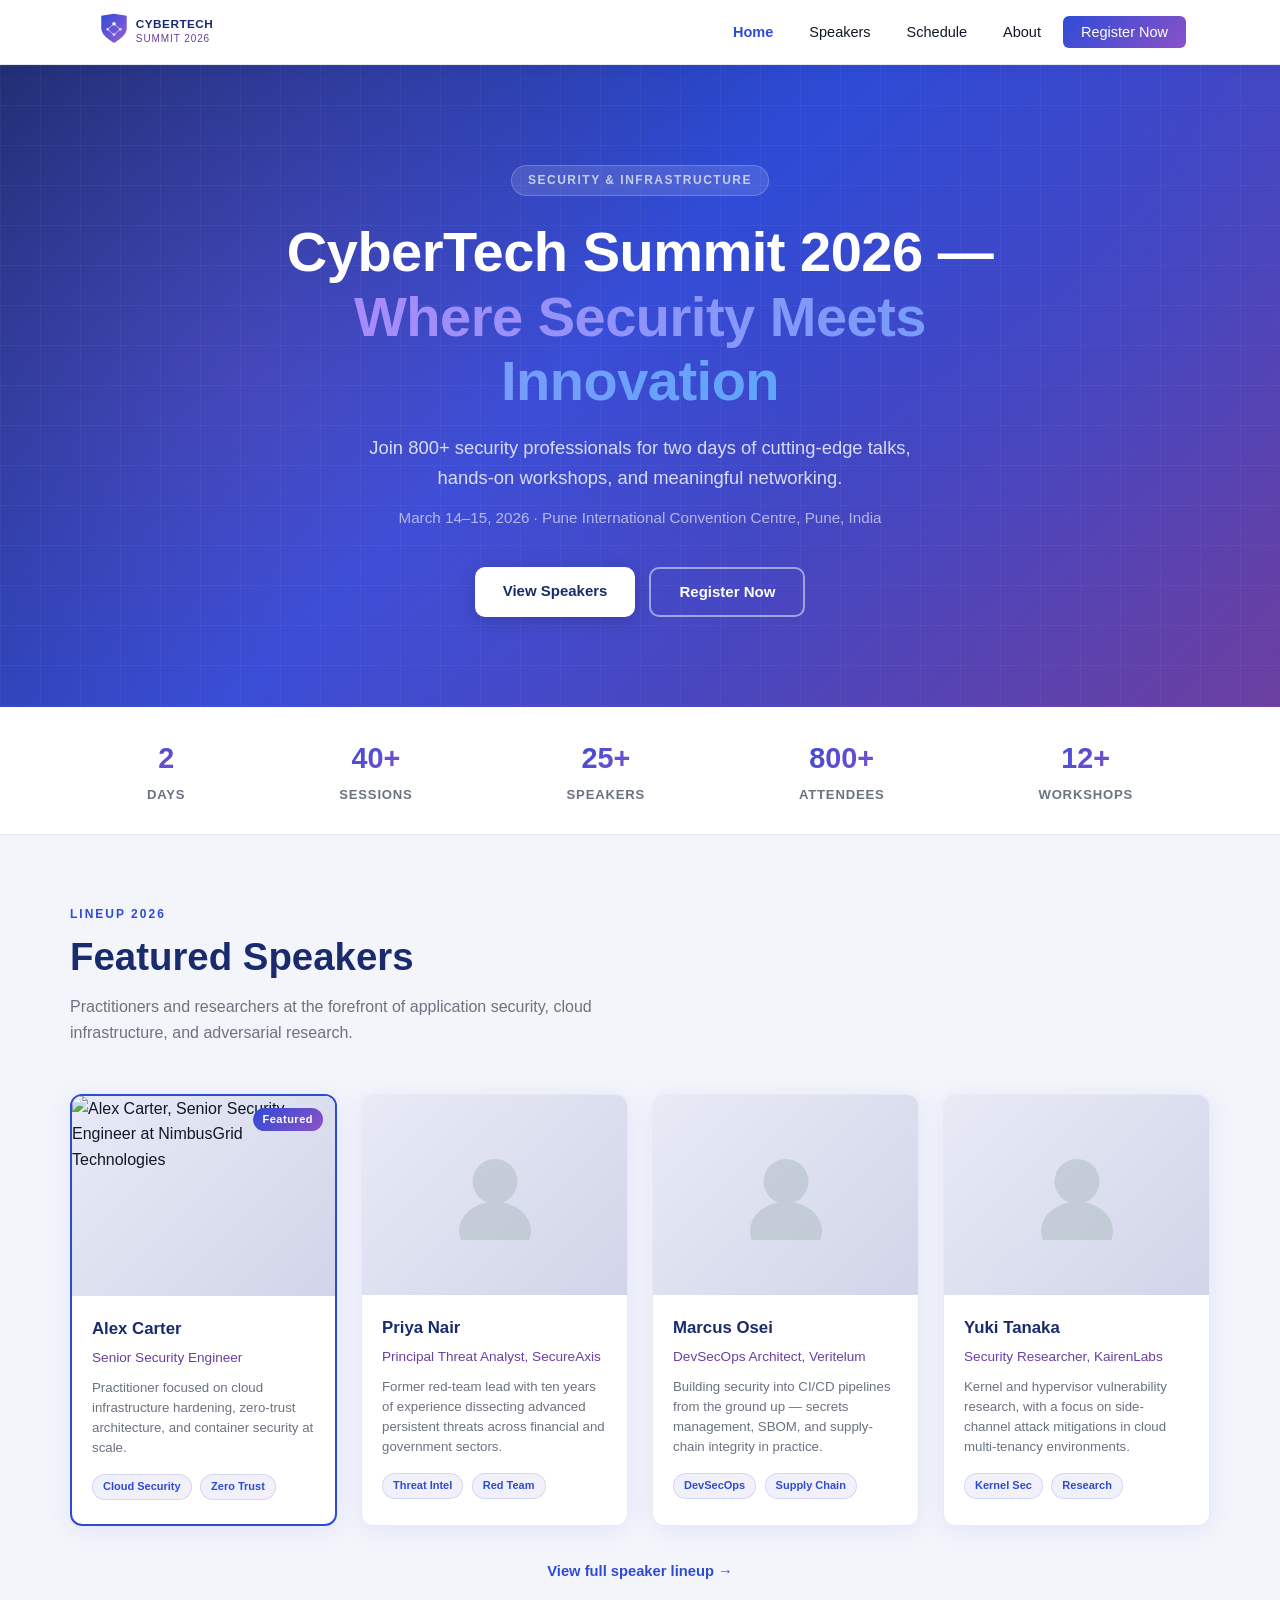
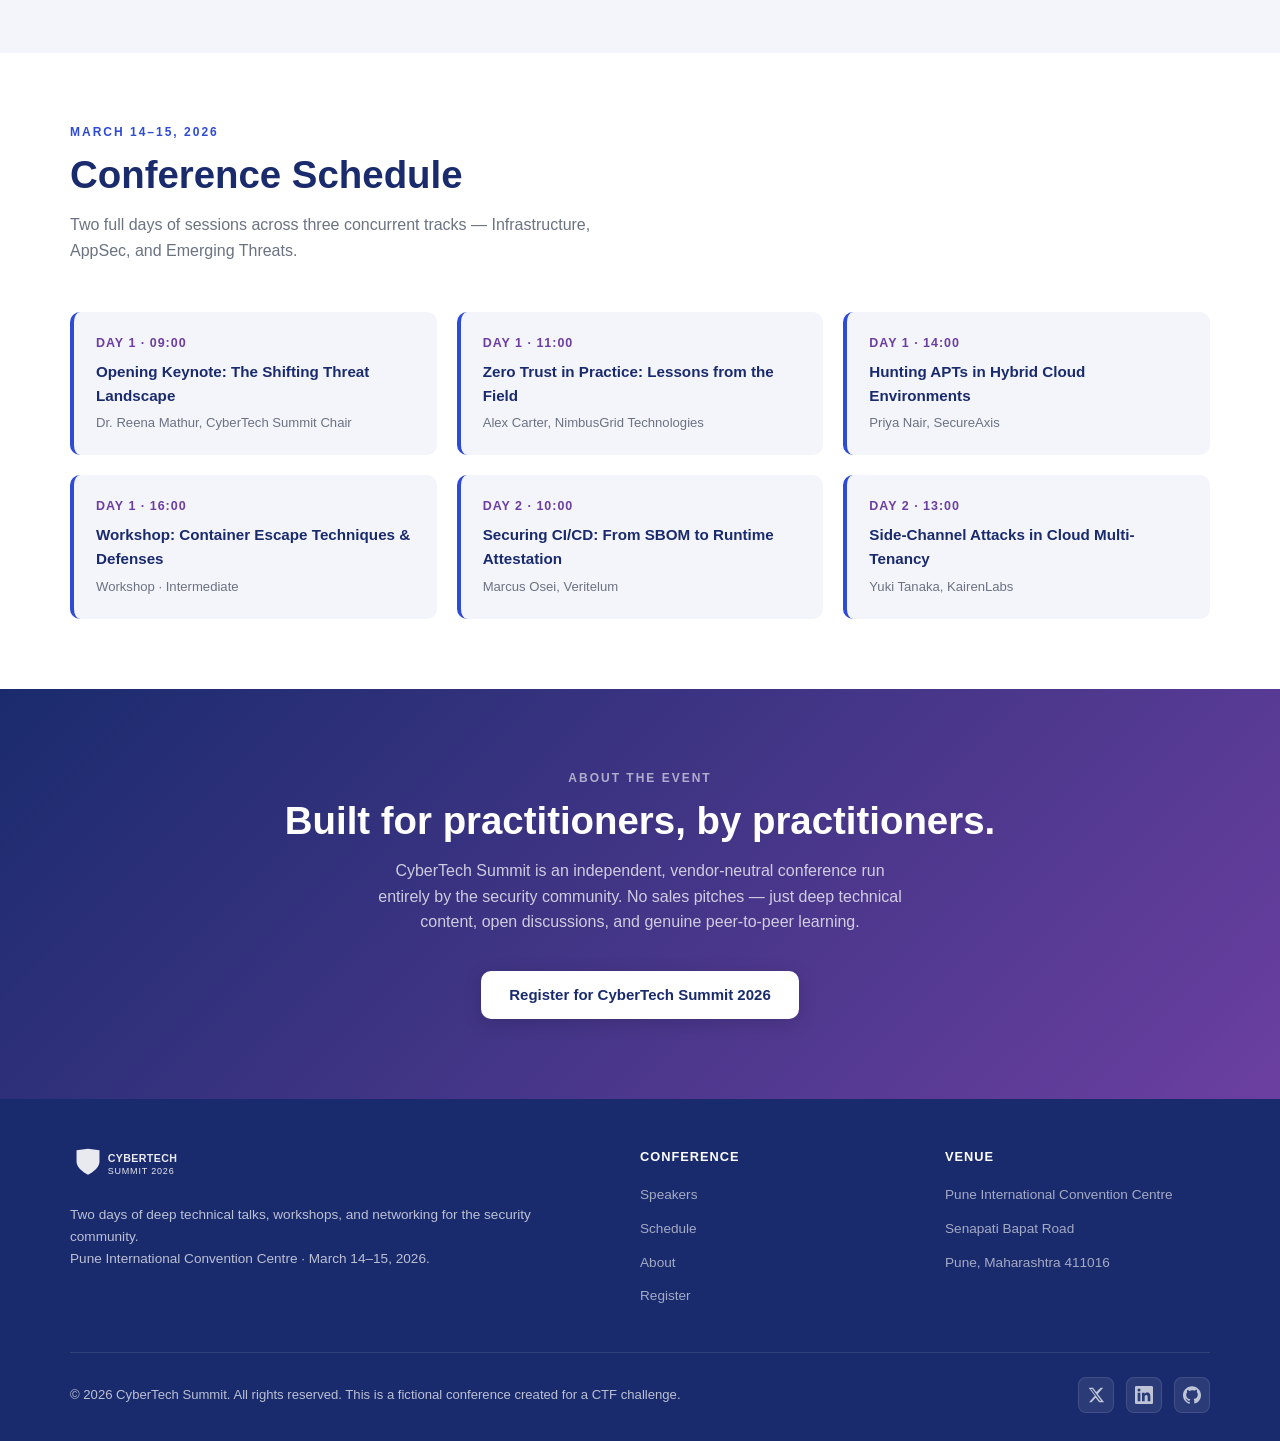
==== index.html @ 5ad21706 "Initial commit" ====
<!DOCTYPE html>
<html lang="en">
<head>
  <meta charset="UTF-8">
  <meta name="viewport" content="width=device-width, initial-scale=1.0">
  <title>CyberTech Summit 2026 — Official Conference Site</title>
  <meta name="description" content="CyberTech Summit 2026: two days of talks, workshops, and networking for security professionals.">

  <!-- Open Graph -->
  <meta property="og:type" content="website">
  <meta property="og:title" content="CyberTech Summit 2026 — Official Conference Site">
  <meta property="og:description" content="CyberTech Summit 2026: two days of talks, workshops, and networking for security professionals.">
  <meta property="og:image" content="assets/img/og-image.svg">
  <meta property="og:url" content="https://YOUR-DEPLOY-URL/">

  <!-- Twitter Card -->
  <meta name="twitter:card" content="summary_large_image">
  <meta name="twitter:title" content="CyberTech Summit 2026 — Official Conference Site">
  <meta name="twitter:description" content="CyberTech Summit 2026: two days of talks, workshops, and networking for security professionals.">
  <meta name="twitter:image" content="assets/img/og-image.svg">

  <!-- Favicon -->
  <link rel="icon" href="favicon.ico" type="image/x-icon">
  <link rel="icon" href="assets/img/favicon.svg" type="image/svg+xml">
  <link rel="apple-touch-icon" href="assets/img/favicon.svg">

  <link rel="stylesheet" href="assets/css/conference.css">
</head>
<body>

  <!-- Site refreshed for 2026 season — speaker bios pending final review -->

  <a href="#main-content" class="skip-link">Skip to main content</a>

  <!-- ============================================================
       HEADER / NAV
       ============================================================ -->
  <header class="site-header" role="banner">
    <div class="nav-inner">
      <a href="index.html" class="nav-logo" aria-label="CyberTech Summit 2026 — Home">
        <img src="assets/img/logo-cybertech-summit.svg" alt="CyberTech Summit 2026 logo" width="220" height="44">
      </a>

      <button
        class="nav-toggle"
        id="nav-toggle"
        aria-controls="nav-links"
        aria-expanded="false"
        aria-label="Open navigation"
      >
        <svg width="22" height="22" viewBox="0 0 22 22" fill="none" aria-hidden="true">
          <rect x="2" y="5" width="18" height="2" rx="1" fill="currentColor"/>
          <rect x="2" y="10" width="18" height="2" rx="1" fill="currentColor"/>
          <rect x="2" y="15" width="18" height="2" rx="1" fill="currentColor"/>
        </svg>
      </button>

      <nav aria-label="Main navigation">
        <ul class="nav-links" id="nav-links" role="list">
          <li><a href="index.html" class="active" aria-current="page">Home</a></li>
          <li><a href="speaker.html">Speakers</a></li>
          <li><a href="index.html#schedule">Schedule</a></li>
          <li><a href="index.html#about">About</a></li>
          <li><a href="index.html#register" class="nav-cta">Register Now</a></li>
        </ul>
      </nav>
    </div>
  </header>

  <!-- ============================================================
       MAIN CONTENT
       ============================================================ -->
  <main id="main-content">

    <!-- ---- HERO ---- -->
    <section class="hero" aria-labelledby="hero-heading">
      <div class="hero-inner">
        <span class="hero-badge" aria-label="Conference category">Security &amp; Infrastructure</span>
        <h1 id="hero-heading">
          CyberTech Summit 2026 —<br>
          <span>Where Security Meets Innovation</span>
        </h1>
        <p class="hero-sub">Join 800+ security professionals for two days of cutting-edge talks,<br>hands-on workshops, and meaningful networking.</p>
        <p class="hero-meta">March 14–15, 2026 · Pune International Convention Centre, Pune, India</p>
        <div class="hero-actions">
          <a href="index.html#speakers" class="btn-primary">View Speakers</a>
          <a href="index.html#register" class="btn-secondary">Register Now</a>
        </div>
      </div>
    </section>

    <!-- ---- STATS BAR ---- -->
    <div class="stats-bar" role="region" aria-label="Conference statistics">
      <div class="stats-inner">
        <div class="stat-item">
          <span class="stat-number">2</span>
          <span class="stat-label">Days</span>
        </div>
        <div class="stat-item">
          <span class="stat-number">40+</span>
          <span class="stat-label">Sessions</span>
        </div>
        <div class="stat-item">
          <span class="stat-number">25+</span>
          <span class="stat-label">Speakers</span>
        </div>
        <div class="stat-item">
          <span class="stat-number">800+</span>
          <span class="stat-label">Attendees</span>
        </div>
        <div class="stat-item">
          <span class="stat-number">12+</span>
          <span class="stat-label">Workshops</span>
        </div>
      </div>
    </div>

    <!-- ---- SPEAKERS ---- -->
    <section class="speakers-section" id="speakers" aria-labelledby="speakers-heading">
      <div class="section-inner">
        <p class="section-label">Lineup 2026</p>
        <h2 class="section-title" id="speakers-heading">Featured Speakers</h2>
        <p class="section-desc">Practitioners and researchers at the forefront of application security, cloud infrastructure, and adversarial research.</p>

        <div class="speaker-cards" role="list">

          <!-- Speaker 1: Alex Carter — the real path -->
          <article class="speaker-card speaker-card-featured" role="listitem">
            <a href="flyer.html" aria-label="View Alex Carter speaker profile">
              <div class="speaker-avatar-placeholder">
                <img
                  src="assets/img/linkedin-profile-photo.jpg"
                  alt="Alex Carter, Senior Security Engineer at NimbusGrid Technologies"
                  class="speaker-card-img"
                  width="400"
                  height="200"
                  loading="lazy"
                >
              </div>
              <div class="speaker-card-body">
                <h3 class="speaker-name">Alex Carter</h3>
                <p class="speaker-title">Senior Security Engineer</p>
                <p class="speaker-bio-snippet">Practitioner focused on cloud infrastructure hardening, zero-trust architecture, and container security at scale.</p>
                <span class="speaker-tag">Cloud Security</span>
                <span class="speaker-tag">Zero Trust</span>
              </div>
            </a>
          </article>

          <!-- Speaker 2: Decorative -->
          <article class="speaker-card" role="listitem">
            <div class="speaker-avatar-placeholder" aria-hidden="true">
              <svg viewBox="0 0 80 80" fill="none" aria-hidden="true">
                <circle cx="40" cy="28" r="20" fill="#b0bec5"/>
                <ellipse cx="40" cy="72" rx="32" ry="26" fill="#b0bec5"/>
              </svg>
            </div>
            <div class="speaker-card-body">
              <h3 class="speaker-name">Priya Nair</h3>
              <p class="speaker-title">Principal Threat Analyst, SecureAxis</p>
              <p class="speaker-bio-snippet">Former red-team lead with ten years of experience dissecting advanced persistent threats across financial and government sectors.</p>
              <span class="speaker-tag">Threat Intel</span>
              <span class="speaker-tag">Red Team</span>
            </div>
          </article>

          <!-- Speaker 3: Decorative -->
          <article class="speaker-card" role="listitem">
            <div class="speaker-avatar-placeholder" aria-hidden="true">
              <svg viewBox="0 0 80 80" fill="none" aria-hidden="true">
                <circle cx="40" cy="28" r="20" fill="#b0bec5"/>
                <ellipse cx="40" cy="72" rx="32" ry="26" fill="#b0bec5"/>
              </svg>
            </div>
            <div class="speaker-card-body">
              <h3 class="speaker-name">Marcus Osei</h3>
              <p class="speaker-title">DevSecOps Architect, Veritelum</p>
              <p class="speaker-bio-snippet">Building security into CI/CD pipelines from the ground up — secrets management, SBOM, and supply-chain integrity in practice.</p>
              <span class="speaker-tag">DevSecOps</span>
              <span class="speaker-tag">Supply Chain</span>
            </div>
          </article>

          <!-- Speaker 4: Decorative -->
          <article class="speaker-card" role="listitem">
            <div class="speaker-avatar-placeholder" aria-hidden="true">
              <svg viewBox="0 0 80 80" fill="none" aria-hidden="true">
                <circle cx="40" cy="28" r="20" fill="#b0bec5"/>
                <ellipse cx="40" cy="72" rx="32" ry="26" fill="#b0bec5"/>
              </svg>
            </div>
            <div class="speaker-card-body">
              <h3 class="speaker-name">Yuki Tanaka</h3>
              <p class="speaker-title">Security Researcher, KairenLabs</p>
              <p class="speaker-bio-snippet">Kernel and hypervisor vulnerability research, with a focus on side-channel attack mitigations in cloud multi-tenancy environments.</p>
              <span class="speaker-tag">Kernel Sec</span>
              <span class="speaker-tag">Research</span>
            </div>
          </article>

        </div>

        <p style="margin-top:32px; text-align:center;">
          <a href="speaker.html" style="color:var(--blue-mid); font-weight:600; font-size:0.92rem; text-decoration:none;">
            View full speaker lineup →
          </a>
        </p>
      </div>
    </section>

    <!-- ---- SCHEDULE ---- -->
    <section class="agenda-section" id="schedule" aria-labelledby="schedule-heading">
      <div class="section-inner">
        <p class="section-label">March 14–15, 2026</p>
        <h2 class="section-title" id="schedule-heading">Conference Schedule</h2>
        <p class="section-desc">Two full days of sessions across three concurrent tracks — Infrastructure, AppSec, and Emerging Threats.</p>

        <div class="agenda-grid">
          <div class="agenda-item">
            <p class="agenda-time">Day 1 · 09:00</p>
            <p class="agenda-title">Opening Keynote: The Shifting Threat Landscape</p>
            <p class="agenda-speaker">Dr. Reena Mathur, CyberTech Summit Chair</p>
          </div>
          <div class="agenda-item">
            <p class="agenda-time">Day 1 · 11:00</p>
            <p class="agenda-title">Zero Trust in Practice: Lessons from the Field</p>
            <p class="agenda-speaker">Alex Carter, NimbusGrid Technologies</p>
          </div>
          <div class="agenda-item">
            <p class="agenda-time">Day 1 · 14:00</p>
            <p class="agenda-title">Hunting APTs in Hybrid Cloud Environments</p>
            <p class="agenda-speaker">Priya Nair, SecureAxis</p>
          </div>
          <div class="agenda-item">
            <p class="agenda-time">Day 1 · 16:00</p>
            <p class="agenda-title">Workshop: Container Escape Techniques &amp; Defenses</p>
            <p class="agenda-speaker">Workshop · Intermediate</p>
          </div>
          <div class="agenda-item">
            <p class="agenda-time">Day 2 · 10:00</p>
            <p class="agenda-title">Securing CI/CD: From SBOM to Runtime Attestation</p>
            <p class="agenda-speaker">Marcus Osei, Veritelum</p>
          </div>
          <div class="agenda-item">
            <p class="agenda-time">Day 2 · 13:00</p>
            <p class="agenda-title">Side-Channel Attacks in Cloud Multi-Tenancy</p>
            <p class="agenda-speaker">Yuki Tanaka, KairenLabs</p>
          </div>
        </div>
      </div>
    </section>

    <!-- ---- ABOUT / CTA ---- -->
    <section class="cta-section" id="about" aria-labelledby="about-heading">
      <div class="section-inner" style="text-align:center;">
        <p class="section-label" style="color:rgba(255,255,255,0.6);">About the Event</p>
        <h2 class="section-title" id="about-heading">Built for practitioners, by practitioners.</h2>
        <p class="section-desc">CyberTech Summit is an independent, vendor-neutral conference run entirely by the security community. No sales pitches — just deep technical content, open discussions, and genuine peer-to-peer learning.</p>
        <a href="index.html#register" class="btn-primary" id="register">Register for CyberTech Summit 2026</a>
      </div>
    </section>

  </main>

  <!-- ============================================================
       FOOTER
       ============================================================ -->
  <footer class="site-footer" role="contentinfo">
    <div class="footer-inner">
      <div class="footer-top">
        <div class="footer-brand">
          <img src="assets/img/logo-cybertech-summit.svg" alt="CyberTech Summit 2026" width="180" height="36">
          <p>Two days of deep technical talks, workshops, and networking for the security community.<br>
          Pune International Convention Centre · March 14–15, 2026.</p>
        </div>
        <div class="footer-col">
          <h4>Conference</h4>
          <ul>
            <li><a href="speaker.html">Speakers</a></li>
            <li><a href="index.html#schedule">Schedule</a></li>
            <li><a href="index.html#about">About</a></li>
            <li><a href="index.html#register">Register</a></li>
          </ul>
        </div>
        <div class="footer-col">
          <h4>Venue</h4>
          <ul>
            <li><a href="index.html">Pune International Convention Centre</a></li>
            <li><a href="index.html">Senapati Bapat Road</a></li>
            <li><a href="index.html">Pune, Maharashtra 411016</a></li>
          </ul>
        </div>
      </div>

      <div class="footer-bottom">
        <p class="footer-copyright">
          &copy; 2026 CyberTech Summit. All rights reserved. This is a fictional conference created for a CTF challenge.
        </p>
        <div class="footer-socials" aria-label="Social media links (decorative)">
          <!-- Twitter/X icon -->
          <span class="footer-social-icon" aria-hidden="true">
            <svg viewBox="0 0 24 24" aria-hidden="true">
              <path d="M18.244 2.25h3.308l-7.227 8.26 8.502 11.24H16.17l-4.714-6.231-5.401 6.231H2.744l7.73-8.835L2.25 2.25H8.08l4.253 5.622L18.244 2.25Zm-1.161 17.52h1.833L7.084 4.126H5.117L17.083 19.77Z"/>
            </svg>
          </span>
          <!-- LinkedIn icon -->
          <span class="footer-social-icon" aria-hidden="true">
            <svg viewBox="0 0 24 24" aria-hidden="true">
              <path d="M20.447 20.452h-3.554v-5.569c0-1.328-.027-3.037-1.852-3.037-1.853 0-2.136 1.445-2.136 2.939v5.667H9.351V9h3.414v1.561h.046c.477-.9 1.637-1.85 3.37-1.85 3.601 0 4.267 2.37 4.267 5.455v6.286zM5.337 7.433a2.062 2.062 0 0 1-2.063-2.065 2.064 2.064 0 1 1 2.063 2.065zm1.782 13.019H3.555V9h3.564v11.452zM22.225 0H1.771C.792 0 0 .774 0 1.729v20.542C0 23.227.792 24 1.771 24h20.451C23.2 24 24 23.227 24 22.271V1.729C24 .774 23.2 0 22.222 0h.003z"/>
            </svg>
          </span>
          <!-- GitHub icon -->
          <span class="footer-social-icon" aria-hidden="true">
            <svg viewBox="0 0 24 24" aria-hidden="true">
              <path d="M12 .297c-6.63 0-12 5.373-12 12 0 5.303 3.438 9.8 8.205 11.385.6.113.82-.258.82-.577 0-.285-.01-1.04-.015-2.04-3.338.724-4.042-1.61-4.042-1.61-.546-1.387-1.333-1.756-1.333-1.756-1.089-.745.083-.729.083-.729 1.205.084 1.839 1.237 1.839 1.237 1.07 1.834 2.807 1.304 3.492.997.107-.775.418-1.305.762-1.604-2.665-.305-5.467-1.334-5.467-5.931 0-1.311.469-2.381 1.236-3.221-.124-.303-.535-1.524.117-3.176 0 0 1.008-.322 3.301 1.23A11.509 11.509 0 0 1 12 5.803c1.02.005 2.047.138 3.006.404 2.291-1.552 3.297-1.23 3.297-1.23.653 1.653.242 2.874.118 3.176.77.84 1.235 1.911 1.235 3.221 0 4.609-2.807 5.624-5.479 5.921.43.372.823 1.102.823 2.222 0 1.606-.015 2.898-.015 3.293 0 .319.216.694.825.576C20.565 22.092 24 17.592 24 12.297c0-6.627-5.373-12-12-12"/>
            </svg>
          </span>
        </div>
      </div>
    </div>
  </footer>

  <script src="assets/js/main.js"></script>
</body>
</html>
---- assets/css/conference.css ----
/* ============================================================
   conference.css — CyberTech Summit 2026 theme
   Used by: index.html, flyer.html, speaker.html, company/nimbusgrid.html
   Palette: blue #1a2b6d / #2e4bd6 → purple #6b3fa0 / #9c5fd6
   ============================================================ */

*, *::before, *::after {
  box-sizing: border-box;
  margin: 0;
  padding: 0;
}

:root {
  --blue-dark:    #1a2b6d;
  --blue-mid:     #2e4bd6;
  --blue-light:   #4f6ae8;
  --purple-dark:  #6b3fa0;
  --purple-mid:   #8b52c8;
  --purple-light: #9c5fd6;
  --white:        #ffffff;
  --off-white:    #f4f5fb;
  --text-primary: #111827;
  --text-muted:   #6b7280;
  --card-shadow:  0 4px 24px rgba(46, 75, 214, 0.10);
  --radius:       10px;
  --font-stack:   'Inter', 'Segoe UI', Helvetica, Arial, sans-serif;
}

html { scroll-behavior: smooth; }

body {
  font-family: var(--font-stack);
  color: var(--text-primary);
  background: var(--off-white);
  line-height: 1.6;
  min-height: 100vh;
}

/* ---- SKIP LINK ---- */
.skip-link {
  position: absolute;
  left: -9999px;
  top: 0;
  background: var(--blue-mid);
  color: #fff;
  padding: 8px 16px;
  font-size: 14px;
  z-index: 9999;
  border-radius: 0 0 6px 0;
}
.skip-link:focus { left: 0; }

/* ---- HEADER / NAV ---- */
.site-header {
  background: var(--white);
  border-bottom: 1px solid #e5e7ef;
  position: sticky;
  top: 0;
  z-index: 100;
  box-shadow: 0 2px 12px rgba(26, 43, 109, 0.07);
}

.nav-inner {
  max-width: 1140px;
  margin: 0 auto;
  padding: 0 24px;
  height: 64px;
  display: flex;
  align-items: center;
  justify-content: space-between;
  gap: 24px;
}

.nav-logo {
  display: flex;
  align-items: center;
  text-decoration: none;
  gap: 10px;
  flex-shrink: 0;
}

.nav-logo img {
  height: 40px;
  width: auto;
}

.nav-links {
  display: flex;
  gap: 8px;
  list-style: none;
  flex-wrap: wrap;
}

.nav-links a {
  text-decoration: none;
  font-size: 14.5px;
  font-weight: 500;
  color: var(--text-primary);
  padding: 6px 14px;
  border-radius: 6px;
  transition: background 0.18s, color 0.18s;
}

.nav-links a:hover,
.nav-links a:focus-visible {
  background: var(--off-white);
  color: var(--blue-mid);
  outline: none;
}

.nav-links a.active {
  color: var(--blue-mid);
  font-weight: 600;
}

.nav-cta {
  background: linear-gradient(135deg, var(--blue-mid), var(--purple-mid));
  color: #fff !important;
  border-radius: 6px;
  padding: 8px 18px !important;
}
.nav-cta:hover { opacity: 0.9; }

/* Nav toggle button (mobile) */
.nav-toggle {
  display: none;
  background: none;
  border: none;
  cursor: pointer;
  padding: 6px;
  color: var(--text-primary);
}

/* ---- HERO ---- */
.hero {
  background: linear-gradient(135deg, var(--blue-dark) 0%, var(--blue-mid) 45%, var(--purple-dark) 100%);
  color: #fff;
  padding: 100px 24px 90px;
  text-align: center;
  position: relative;
  overflow: hidden;
}

.hero::before {
  content: '';
  position: absolute;
  inset: 0;
  background-image:
    radial-gradient(circle at 20% 50%, rgba(156, 95, 214, 0.25) 0%, transparent 50%),
    radial-gradient(circle at 80% 20%, rgba(46, 75, 214, 0.3) 0%, transparent 40%);
  pointer-events: none;
}

/* Circuit-board decorative pattern */
.hero::after {
  content: '';
  position: absolute;
  inset: 0;
  background-image:
    linear-gradient(rgba(255,255,255,0.04) 1px, transparent 1px),
    linear-gradient(90deg, rgba(255,255,255,0.04) 1px, transparent 1px);
  background-size: 40px 40px;
  pointer-events: none;
}

.hero-inner {
  max-width: 820px;
  margin: 0 auto;
  position: relative;
  z-index: 1;
}

.hero-badge {
  display: inline-block;
  background: rgba(255,255,255,0.12);
  border: 1px solid rgba(255,255,255,0.2);
  color: #c5cde8;
  font-size: 12px;
  font-weight: 600;
  letter-spacing: 1.5px;
  text-transform: uppercase;
  padding: 5px 16px;
  border-radius: 20px;
  margin-bottom: 24px;
}

.hero h1 {
  font-size: clamp(2rem, 5vw, 3.5rem);
  font-weight: 800;
  line-height: 1.15;
  letter-spacing: -0.5px;
  margin-bottom: 20px;
}

.hero h1 span {
  background: linear-gradient(90deg, #a78bfa, #60a5fa);
  -webkit-background-clip: text;
  -webkit-text-fill-color: transparent;
  background-clip: text;
}

.hero-sub {
  font-size: 1.15rem;
  color: rgba(255,255,255,0.8);
  margin-bottom: 14px;
}

.hero-meta {
  font-size: 0.95rem;
  color: rgba(255,255,255,0.6);
  margin-bottom: 36px;
}

.hero-actions {
  display: flex;
  gap: 14px;
  justify-content: center;
  flex-wrap: wrap;
}

.btn-primary {
  display: inline-block;
  background: #fff;
  color: var(--blue-dark);
  font-weight: 700;
  font-size: 15px;
  padding: 12px 28px;
  border-radius: var(--radius);
  text-decoration: none;
  border: none;
  cursor: pointer;
  transition: transform 0.15s, box-shadow 0.15s;
  box-shadow: 0 4px 18px rgba(0,0,0,0.15);
}
.btn-primary:hover { transform: translateY(-2px); box-shadow: 0 8px 28px rgba(0,0,0,0.2); }

.btn-secondary {
  display: inline-block;
  border: 2px solid rgba(255,255,255,0.5);
  color: #fff;
  font-weight: 600;
  font-size: 15px;
  padding: 11px 28px;
  border-radius: var(--radius);
  text-decoration: none;
  transition: border-color 0.15s, background 0.15s;
}
.btn-secondary:hover { border-color: #fff; background: rgba(255,255,255,0.08); }

/* ---- STATS BAR ---- */
.stats-bar {
  background: var(--white);
  border-bottom: 1px solid #e5e7ef;
  padding: 20px 24px;
}

.stats-inner {
  max-width: 1140px;
  margin: 0 auto;
  display: flex;
  gap: 0;
  justify-content: space-around;
  flex-wrap: wrap;
}

.stat-item {
  text-align: center;
  padding: 8px 24px;
}

.stat-number {
  font-size: 1.8rem;
  font-weight: 800;
  background: linear-gradient(135deg, var(--blue-mid), var(--purple-mid));
  -webkit-background-clip: text;
  -webkit-text-fill-color: transparent;
  background-clip: text;
  display: block;
}

.stat-label {
  font-size: 0.82rem;
  color: var(--text-muted);
  text-transform: uppercase;
  letter-spacing: 0.8px;
  font-weight: 600;
}

/* ---- SECTION COMMON ---- */
section { padding: 70px 24px; }

.section-inner {
  max-width: 1140px;
  margin: 0 auto;
}

.section-label {
  font-size: 12px;
  font-weight: 700;
  letter-spacing: 2px;
  text-transform: uppercase;
  color: var(--blue-mid);
  margin-bottom: 10px;
}

.section-title {
  font-size: clamp(1.6rem, 3vw, 2.4rem);
  font-weight: 800;
  color: var(--blue-dark);
  margin-bottom: 14px;
  line-height: 1.2;
}

.section-desc {
  font-size: 1rem;
  color: var(--text-muted);
  max-width: 560px;
  margin-bottom: 48px;
}

/* ---- SPEAKERS SECTION ---- */
.speakers-section { background: var(--off-white); }

.speaker-cards {
  display: grid;
  grid-template-columns: repeat(auto-fill, minmax(240px, 1fr));
  gap: 24px;
}

.speaker-card {
  background: var(--white);
  border-radius: 12px;
  box-shadow: var(--card-shadow);
  overflow: hidden;
  transition: transform 0.2s, box-shadow 0.2s;
  border: 1px solid #e8eaf3;
}

.speaker-card:hover {
  transform: translateY(-4px);
  box-shadow: 0 12px 36px rgba(46, 75, 214, 0.14);
}

.speaker-card a {
  text-decoration: none;
  color: inherit;
  display: block;
}

.speaker-card-img {
  width: 100%;
  height: 200px;
  object-fit: cover;
  background: linear-gradient(135deg, #e8eaf6, #d1d5e8);
  display: block;
}

/* Placeholder avatar for non-Alex cards */
.speaker-avatar-placeholder {
  width: 100%;
  height: 200px;
  display: flex;
  align-items: center;
  justify-content: center;
  background: linear-gradient(135deg, #e8eaf6, #d1d5e8);
  position: relative;
  overflow: hidden;
}

.speaker-avatar-placeholder svg {
  width: 90px;
  height: 90px;
  opacity: 0.55;
}

.speaker-card-body {
  padding: 20px;
}

.speaker-name {
  font-size: 1.05rem;
  font-weight: 700;
  color: var(--blue-dark);
  margin-bottom: 4px;
}

.speaker-title {
  font-size: 0.85rem;
  color: var(--purple-dark);
  font-weight: 500;
  margin-bottom: 10px;
}

.speaker-bio-snippet {
  font-size: 0.83rem;
  color: var(--text-muted);
  line-height: 1.5;
  margin-bottom: 14px;
}

.speaker-tag {
  display: inline-block;
  font-size: 11px;
  font-weight: 600;
  padding: 3px 10px;
  border-radius: 20px;
  background: linear-gradient(135deg, rgba(46,75,214,0.08), rgba(107,63,160,0.08));
  color: var(--blue-mid);
  border: 1px solid rgba(46,75,214,0.15);
  margin-right: 4px;
  margin-bottom: 4px;
}

.speaker-card-featured {
  border: 2px solid var(--blue-mid);
  position: relative;
}

.speaker-card-featured::before {
  content: 'Featured';
  position: absolute;
  top: 12px;
  right: 12px;
  background: linear-gradient(135deg, var(--blue-mid), var(--purple-mid));
  color: #fff;
  font-size: 11px;
  font-weight: 700;
  padding: 3px 10px;
  border-radius: 20px;
  letter-spacing: 0.5px;
  z-index: 2;
}

/* ---- AGENDA SECTION ---- */
.agenda-section { background: var(--white); }

.agenda-grid {
  display: grid;
  grid-template-columns: repeat(auto-fill, minmax(280px, 1fr));
  gap: 20px;
}

.agenda-item {
  background: var(--off-white);
  border-radius: var(--radius);
  padding: 22px;
  border-left: 4px solid var(--blue-mid);
  transition: border-color 0.2s;
}

.agenda-item:hover { border-left-color: var(--purple-mid); }

.agenda-time {
  font-size: 0.78rem;
  font-weight: 700;
  color: var(--purple-dark);
  text-transform: uppercase;
  letter-spacing: 1px;
  margin-bottom: 6px;
}

.agenda-title {
  font-size: 0.95rem;
  font-weight: 700;
  color: var(--blue-dark);
  margin-bottom: 4px;
}

.agenda-speaker {
  font-size: 0.82rem;
  color: var(--text-muted);
}

/* ---- ABOUT / CTA SECTION ---- */
.cta-section {
  background: linear-gradient(135deg, var(--blue-dark), var(--purple-dark));
  color: #fff;
  text-align: center;
  padding: 80px 24px;
}

.cta-section .section-title { color: #fff; }
.cta-section .section-desc { color: rgba(255,255,255,0.75); max-width: 540px; margin: 0 auto 36px; }

/* ---- BREADCRUMB ---- */
.breadcrumb {
  padding: 16px 24px;
  background: var(--white);
  border-bottom: 1px solid #e5e7ef;
}

.breadcrumb-inner {
  max-width: 1140px;
  margin: 0 auto;
  display: flex;
  gap: 8px;
  align-items: center;
  font-size: 0.85rem;
  color: var(--text-muted);
  flex-wrap: wrap;
}

.breadcrumb a {
  color: var(--blue-mid);
  text-decoration: none;
}

.breadcrumb a:hover { text-decoration: underline; }

.breadcrumb-sep { color: #d1d5db; }

/* ---- SPEAKER BIO PAGE (flyer / speaker) ---- */
.bio-section {
  max-width: 1100px;
  margin: 0 auto;
  padding: 48px 24px;
  display: grid;
  grid-template-columns: 420px 1fr;
  gap: 48px;
  align-items: start;
}

.bio-photo-wrap {
  position: relative;
}

.bio-photo {
  width: 100%;
  border-radius: 16px;
  box-shadow: 0 8px 40px rgba(46, 75, 214, 0.15);
  display: block;
  background: linear-gradient(135deg, #e8eaf6, #d1d5e8);
  cursor: pointer;
  transition: box-shadow 0.2s;
}

.bio-photo:hover {
  box-shadow: 0 12px 48px rgba(46, 75, 214, 0.22);
}

.photo-zoom-hint {
  display: flex;
  align-items: center;
  gap: 6px;
  margin-top: 10px;
  font-size: 0.8rem;
  color: var(--text-muted);
  justify-content: center;
}

.photo-zoom-hint svg { width: 14px; height: 14px; opacity: 0.6; }

.bio-content {}

.bio-talk-badge {
  display: inline-block;
  background: linear-gradient(135deg, rgba(46,75,214,0.08), rgba(107,63,160,0.08));
  color: var(--blue-mid);
  border: 1px solid rgba(46,75,214,0.2);
  font-size: 11px;
  font-weight: 700;
  letter-spacing: 1.2px;
  text-transform: uppercase;
  padding: 5px 14px;
  border-radius: 20px;
  margin-bottom: 18px;
}

.bio-name {
  font-size: clamp(1.6rem, 3vw, 2.4rem);
  font-weight: 800;
  color: var(--blue-dark);
  line-height: 1.15;
  margin-bottom: 6px;
}

.bio-role {
  font-size: 1rem;
  color: var(--purple-dark);
  font-weight: 600;
  margin-bottom: 20px;
}

.bio-text {
  font-size: 0.97rem;
  color: var(--text-primary);
  line-height: 1.75;
  margin-bottom: 24px;
}

.bio-talk-title {
  background: var(--white);
  border-radius: var(--radius);
  padding: 18px 20px;
  border-left: 4px solid var(--purple-mid);
  margin-bottom: 32px;
  box-shadow: var(--card-shadow);
}

.bio-talk-title h3 {
  font-size: 0.8rem;
  font-weight: 700;
  letter-spacing: 1px;
  text-transform: uppercase;
  color: var(--purple-dark);
  margin-bottom: 6px;
}

.bio-talk-title p {
  font-size: 1rem;
  font-weight: 700;
  color: var(--blue-dark);
  line-height: 1.4;
}

/* ---- MOCK SEARCH BOX ---- */
.search-prompt-block {
  background: var(--white);
  border: 1px solid #e5e7ef;
  border-radius: 12px;
  padding: 24px;
  box-shadow: var(--card-shadow);
}

.search-prompt-hint {
  font-size: 0.85rem;
  color: var(--text-muted);
  margin-bottom: 12px;
  font-style: italic;
  display: flex;
  align-items: center;
  gap: 6px;
}

.search-box-row {
  display: flex;
  gap: 0;
  border: 1.5px solid var(--blue-mid);
  border-radius: 8px;
  overflow: hidden;
}

.search-input-mock {
  flex: 1;
  background: #f4f5fb;
  border: none;
  padding: 11px 16px;
  font-size: 0.9rem;
  color: var(--text-primary);
  font-family: var(--font-stack);
  font-weight: 500;
  cursor: default;
  outline: none;
}

.search-btn {
  background: linear-gradient(135deg, var(--blue-mid), var(--purple-mid));
  color: #fff;
  border: none;
  padding: 11px 20px;
  font-size: 0.9rem;
  font-weight: 600;
  cursor: pointer;
  font-family: var(--font-stack);
  transition: opacity 0.15s;
}

.search-btn:hover { opacity: 0.88; }
.search-btn:focus-visible { outline: 2px solid var(--blue-mid); outline-offset: 2px; }

/* ---- LIGHTBOX ---- */
.lightbox-overlay {
  display: none;
  position: fixed;
  inset: 0;
  background: rgba(0,0,0,0.88);
  z-index: 1000;
  align-items: center;
  justify-content: center;
  padding: 24px;
}

.lightbox-overlay.active { display: flex; }

.lightbox-img {
  max-width: 90vw;
  max-height: 90vh;
  border-radius: 10px;
  box-shadow: 0 20px 80px rgba(0,0,0,0.6);
  object-fit: contain;
  width: 100%;
}

.lightbox-close {
  position: absolute;
  top: 20px;
  right: 24px;
  background: rgba(255,255,255,0.15);
  border: none;
  color: #fff;
  width: 40px;
  height: 40px;
  border-radius: 50%;
  font-size: 22px;
  cursor: pointer;
  display: flex;
  align-items: center;
  justify-content: center;
  transition: background 0.15s;
}
.lightbox-close:hover { background: rgba(255,255,255,0.25); }

/* ---- COMPANY PAGE ---- */
.company-hero {
  background: linear-gradient(135deg, var(--blue-dark), var(--purple-dark));
  color: #fff;
  padding: 70px 24px 60px;
}

.company-hero-inner {
  max-width: 900px;
  margin: 0 auto;
  display: flex;
  align-items: center;
  gap: 36px;
  flex-wrap: wrap;
}

.company-hero-logo {
  background: rgba(255,255,255,0.1);
  border-radius: 16px;
  padding: 20px 28px;
  backdrop-filter: blur(4px);
  border: 1px solid rgba(255,255,255,0.15);
}

.company-hero-logo img {
  height: 60px;
  width: auto;
  filter: brightness(0) invert(1);
}

.company-hero-text h1 {
  font-size: clamp(1.6rem, 3vw, 2.4rem);
  font-weight: 800;
  margin-bottom: 8px;
}

.company-hero-text p {
  color: rgba(255,255,255,0.75);
  font-size: 1rem;
}

.company-content {
  max-width: 900px;
  margin: 0 auto;
  padding: 48px 24px;
}

.company-about {
  background: var(--white);
  border-radius: 12px;
  padding: 32px;
  margin-bottom: 32px;
  box-shadow: var(--card-shadow);
}

.company-about h2 {
  font-size: 1.3rem;
  font-weight: 700;
  color: var(--blue-dark);
  margin-bottom: 16px;
}

.company-about p {
  color: var(--text-primary);
  line-height: 1.75;
  margin-bottom: 12px;
}

.team-grid {
  display: grid;
  grid-template-columns: repeat(auto-fill, minmax(220px, 1fr));
  gap: 20px;
  margin-top: 32px;
}

.team-card {
  background: var(--white);
  border-radius: 12px;
  padding: 24px 20px;
  box-shadow: var(--card-shadow);
  border: 1px solid #e8eaf3;
  text-align: center;
}

.team-card-avatar {
  width: 72px;
  height: 72px;
  border-radius: 50%;
  margin: 0 auto 14px;
  background: linear-gradient(135deg, #e8eaf6, #d1d5e8);
  display: flex;
  align-items: center;
  justify-content: center;
  overflow: hidden;
}

.team-card-avatar img {
  width: 100%;
  height: 100%;
  object-fit: cover;
}

.team-card-name {
  font-size: 0.95rem;
  font-weight: 700;
  color: var(--blue-dark);
  margin-bottom: 4px;
}

.team-card-role {
  font-size: 0.82rem;
  color: var(--text-muted);
}

/* ---- FOOTER ---- */
.site-footer {
  background: var(--blue-dark);
  color: rgba(255,255,255,0.7);
  padding: 48px 24px 28px;
}

.footer-inner {
  max-width: 1140px;
  margin: 0 auto;
}

.footer-top {
  display: grid;
  grid-template-columns: 2fr 1fr 1fr;
  gap: 40px;
  margin-bottom: 36px;
  flex-wrap: wrap;
}

.footer-brand img { height: 36px; margin-bottom: 14px; filter: brightness(0) invert(1); opacity: 0.9; }
.footer-brand p { font-size: 0.85rem; line-height: 1.6; }

.footer-col h4 {
  font-size: 0.8rem;
  font-weight: 700;
  color: #fff;
  text-transform: uppercase;
  letter-spacing: 1px;
  margin-bottom: 14px;
}

.footer-col ul { list-style: none; }
.footer-col ul li { margin-bottom: 8px; }
.footer-col ul li a {
  font-size: 0.85rem;
  color: rgba(255,255,255,0.6);
  text-decoration: none;
  transition: color 0.15s;
}
.footer-col ul li a:hover { color: #fff; }

.footer-bottom {
  border-top: 1px solid rgba(255,255,255,0.1);
  padding-top: 24px;
  display: flex;
  justify-content: space-between;
  align-items: center;
  gap: 16px;
  flex-wrap: wrap;
}

.footer-copyright { font-size: 0.82rem; }

.footer-socials {
  display: flex;
  gap: 12px;
}

.footer-social-icon {
  width: 36px;
  height: 36px;
  border-radius: 8px;
  background: rgba(255,255,255,0.08);
  display: flex;
  align-items: center;
  justify-content: center;
  transition: background 0.15s;
  border: 1px solid rgba(255,255,255,0.1);
}

.footer-social-icon:hover { background: rgba(255,255,255,0.15); }
.footer-social-icon svg { width: 18px; height: 18px; fill: rgba(255,255,255,0.7); }

/* ---- RESPONSIVE ---- */
@media (max-width: 900px) {
  .footer-top { grid-template-columns: 1fr 1fr; }
  .bio-section { grid-template-columns: 1fr; }
  .bio-photo-wrap { max-width: 420px; margin: 0 auto; }
}

@media (max-width: 640px) {
  .hero { padding: 64px 20px 60px; }
  .speaker-cards { grid-template-columns: 1fr 1fr; }
  .footer-top { grid-template-columns: 1fr; }
  .company-hero-inner { flex-direction: column; }
}

@media (max-width: 480px) {
  .nav-links { display: none; }
  .nav-links.open { display: flex; flex-direction: column; gap: 4px; }
  .nav-toggle { display: block; }
  .nav-inner { flex-wrap: wrap; height: auto; padding: 12px 16px; }
  .speaker-cards { grid-template-columns: 1fr; }
  .stats-inner { flex-direction: column; gap: 8px; }
  .hero h1 { font-size: 1.8rem; }
}
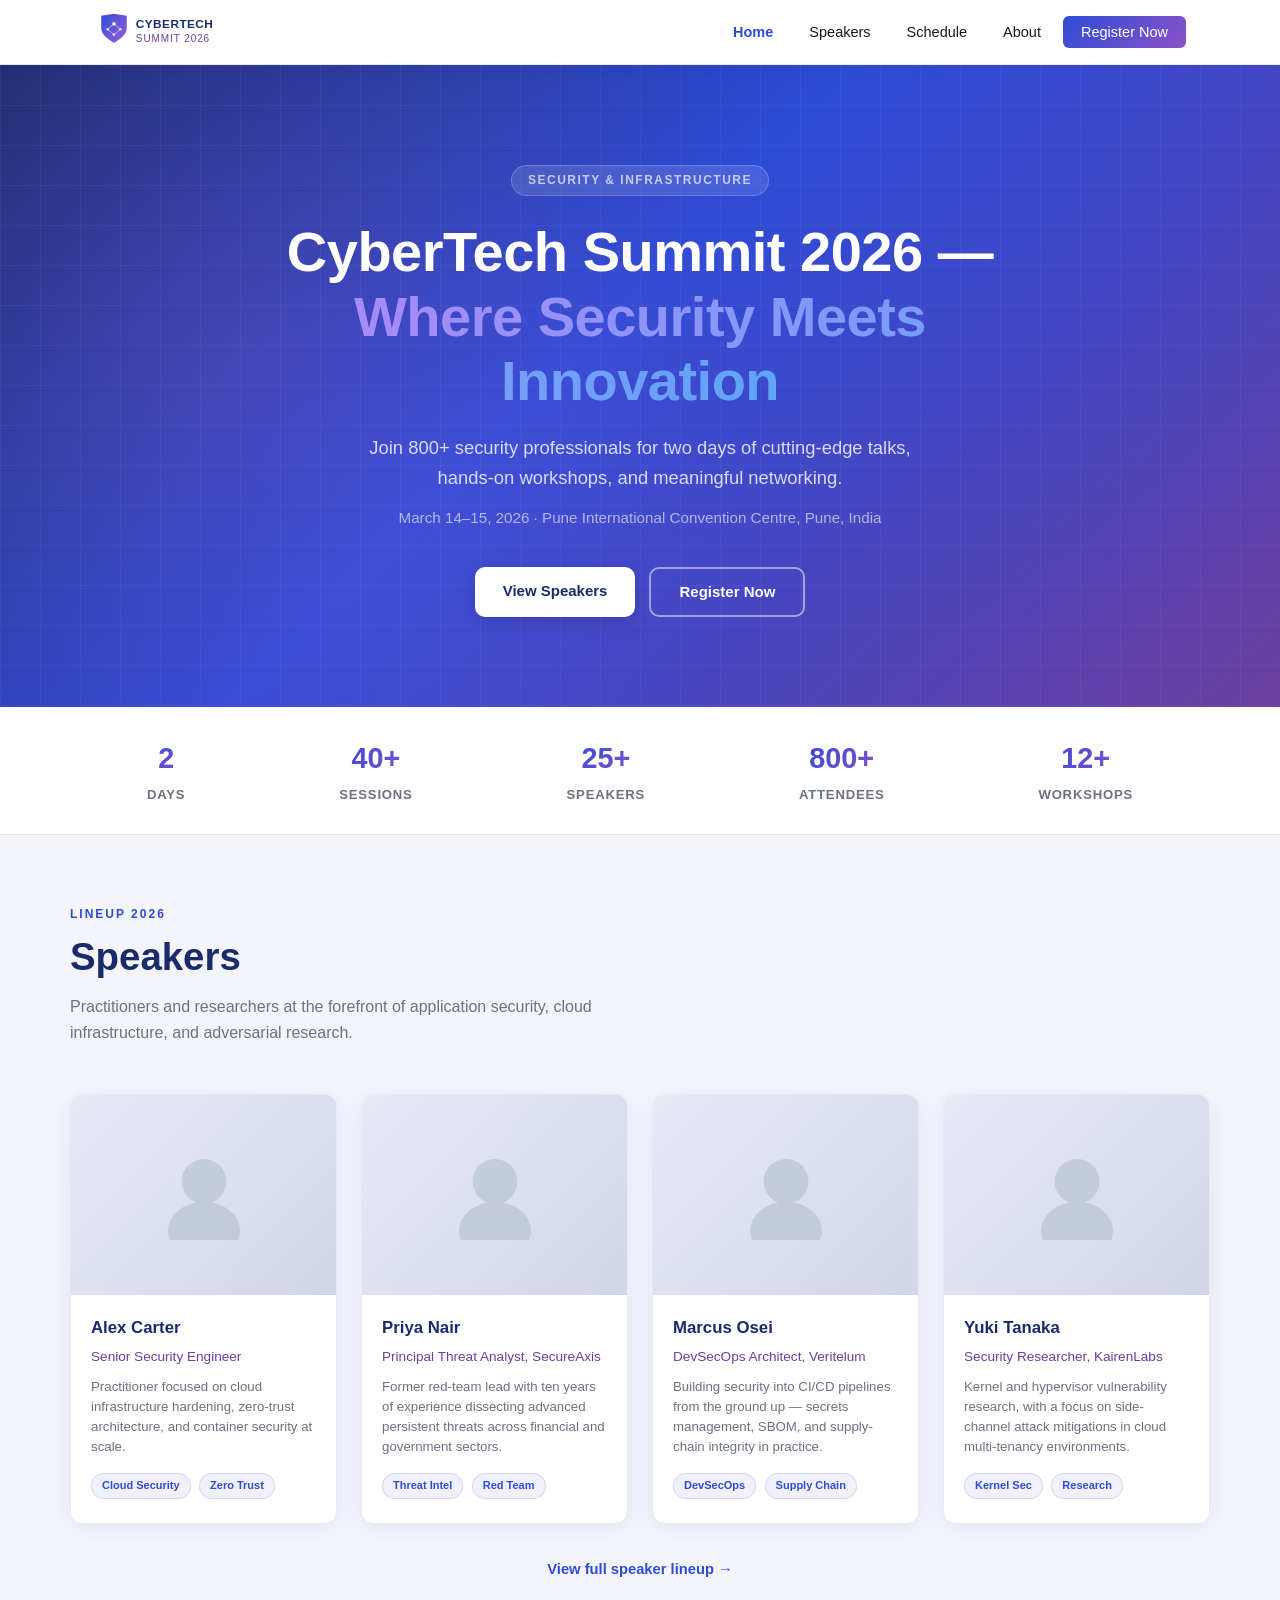
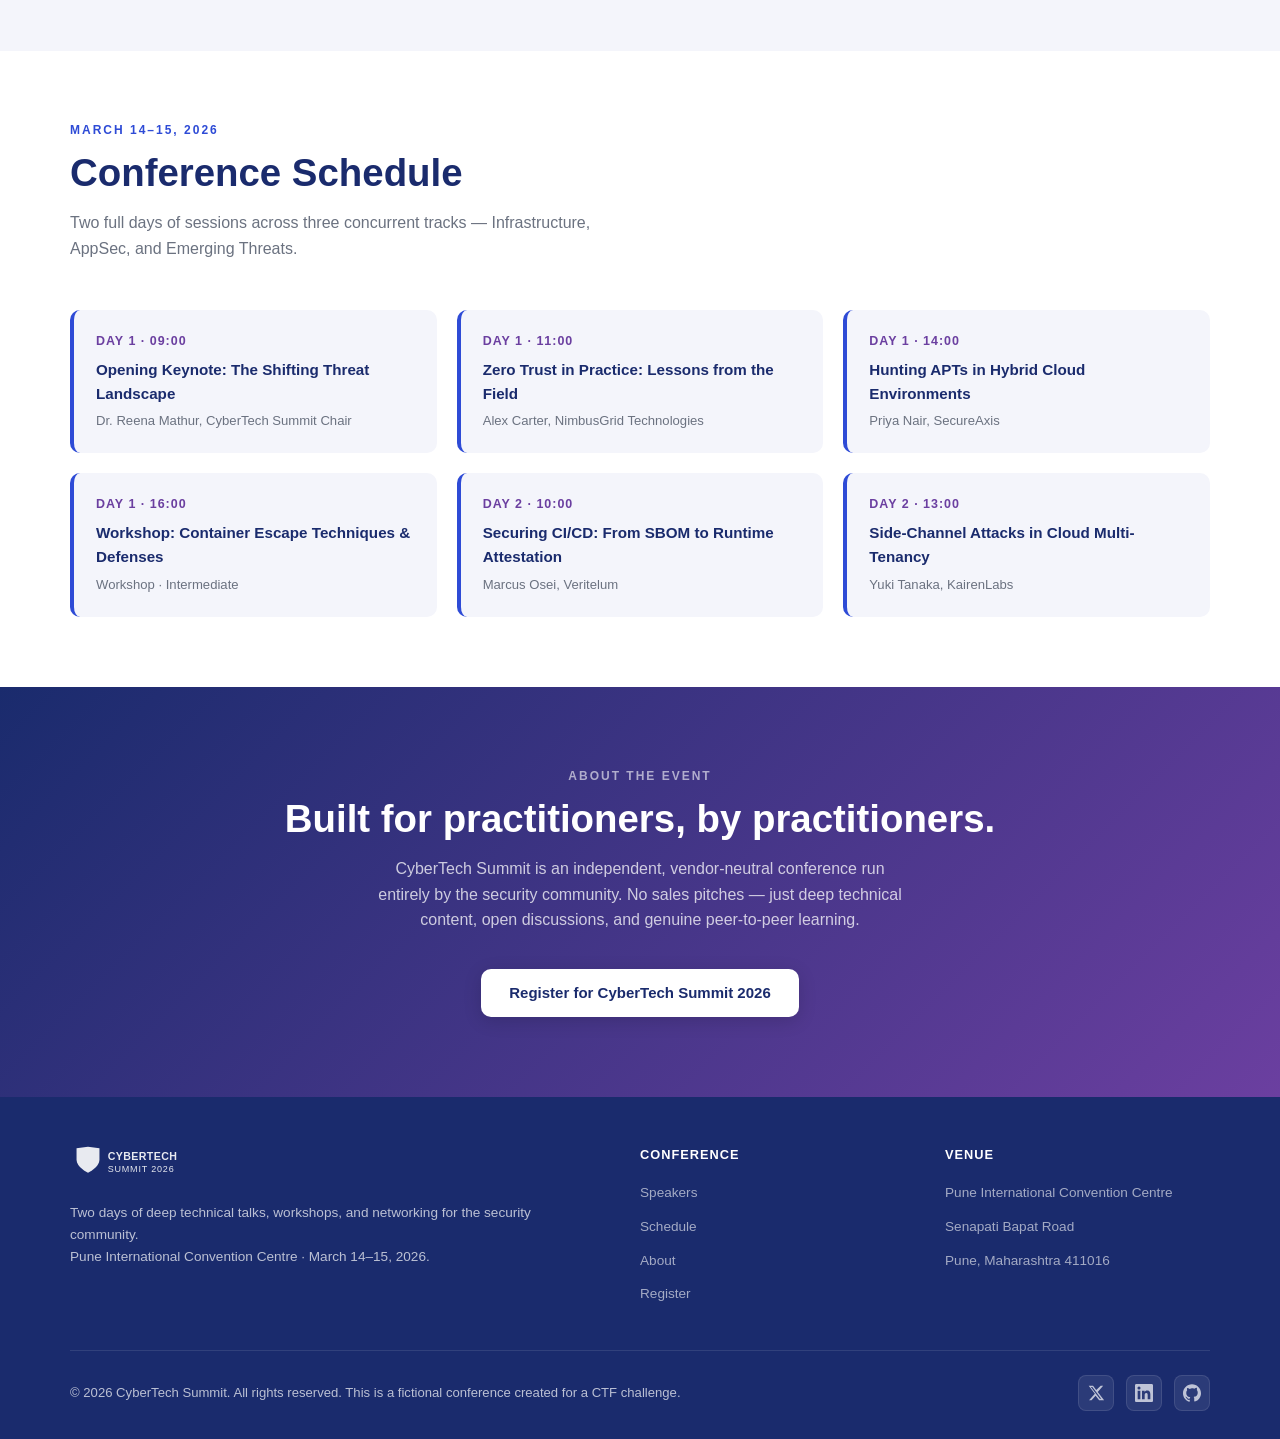
==== commit 4d4d8f9a: "OSINT CTF challenge" ====
--- a/index.html
+++ b/index.html
@@ -119,23 +119,19 @@
     <section class="speakers-section" id="speakers" aria-labelledby="speakers-heading">
       <div class="section-inner">
         <p class="section-label">Lineup 2026</p>
-        <h2 class="section-title" id="speakers-heading">Featured Speakers</h2>
+        <h2 class="section-title" id="speakers-heading">Speakers</h2>
         <p class="section-desc">Practitioners and researchers at the forefront of application security, cloud infrastructure, and adversarial research.</p>
 
         <div class="speaker-cards" role="list">
 
-          <!-- Speaker 1: Alex Carter — the real path -->
-          <article class="speaker-card speaker-card-featured" role="listitem">
+          <!-- Speaker 1: Alex Carter -->
+          <article class="speaker-card" role="listitem">
             <a href="flyer.html" aria-label="View Alex Carter speaker profile">
-              <div class="speaker-avatar-placeholder">
-                <img
-                  src="assets/img/linkedin-profile-photo.jpg"
-                  alt="Alex Carter, Senior Security Engineer at NimbusGrid Technologies"
-                  class="speaker-card-img"
-                  width="400"
-                  height="200"
-                  loading="lazy"
-                >
+              <div class="speaker-avatar-placeholder" aria-hidden="true">
+                <svg viewBox="0 0 80 80" fill="none" aria-hidden="true">
+                  <circle cx="40" cy="28" r="20" fill="#b0bec5"/>
+                  <ellipse cx="40" cy="72" rx="32" ry="26" fill="#b0bec5"/>
+                </svg>
               </div>
               <div class="speaker-card-body">
                 <h3 class="speaker-name">Alex Carter</h3>
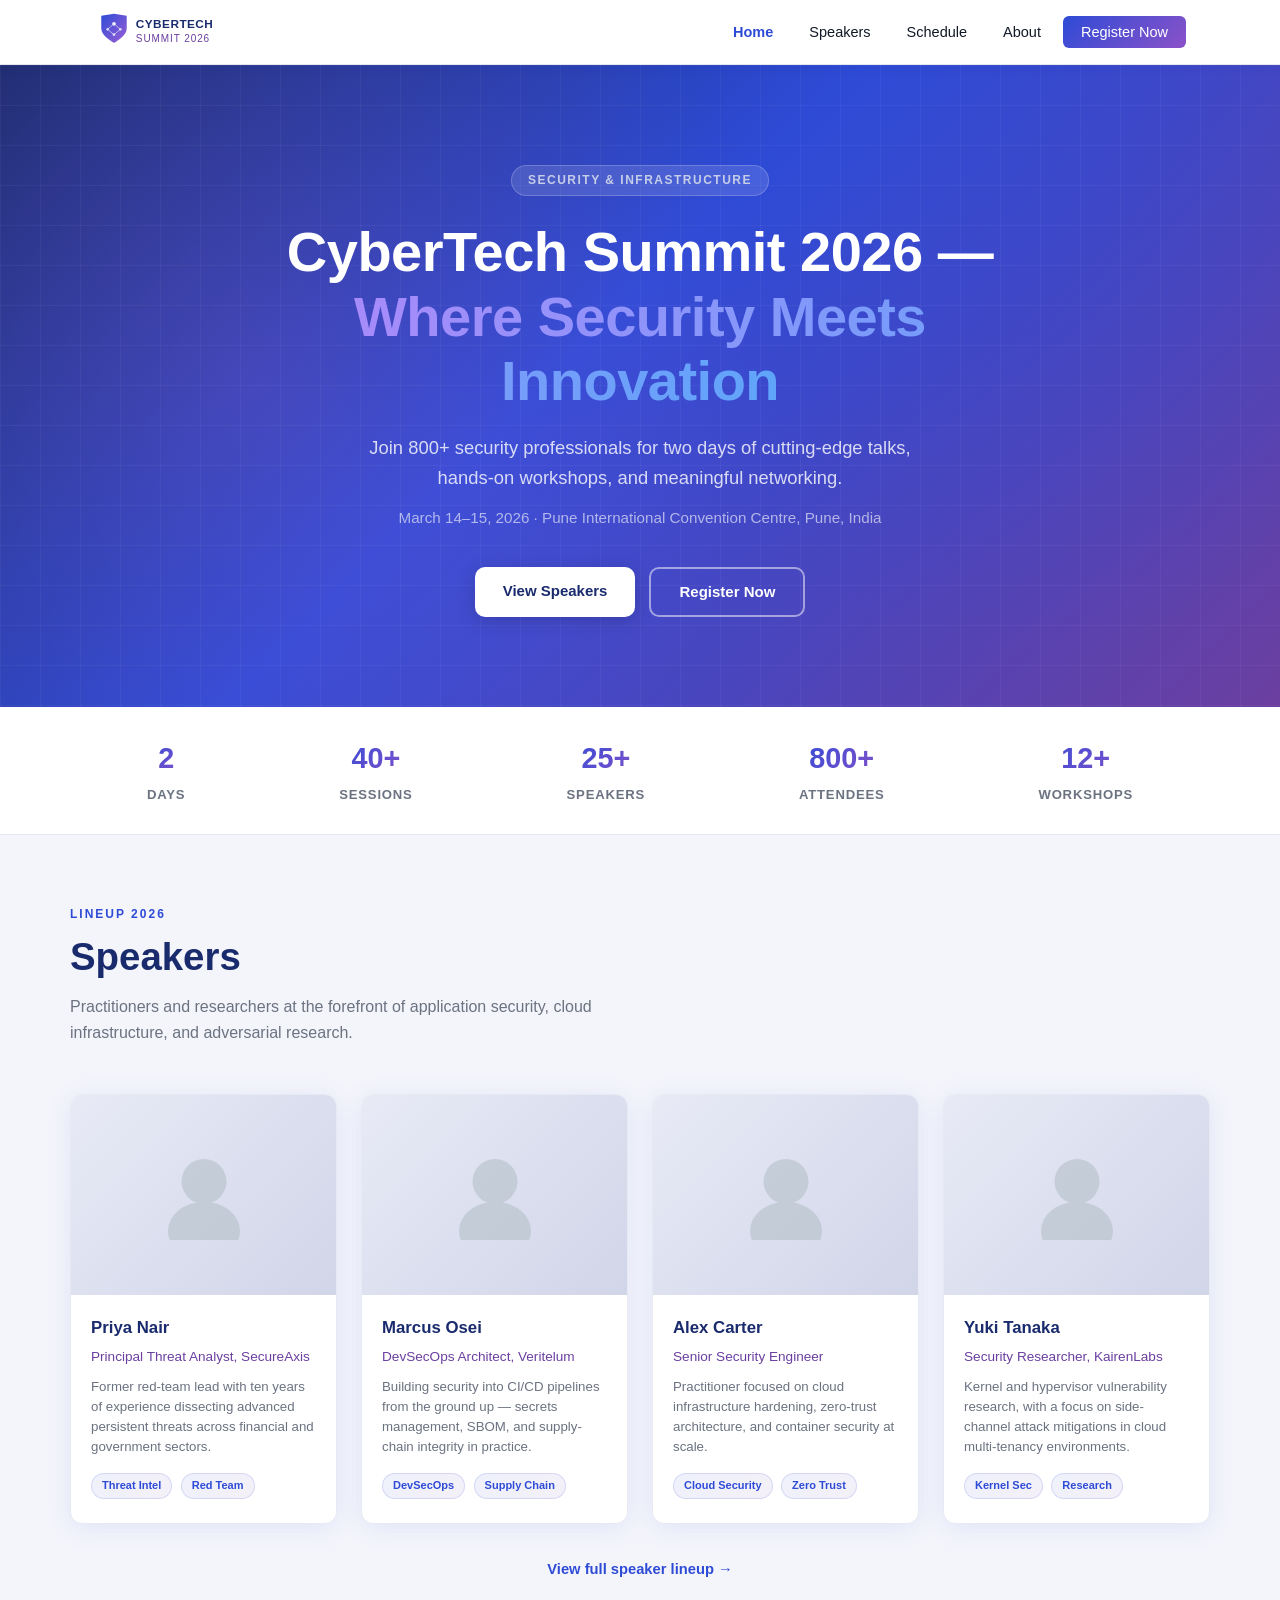
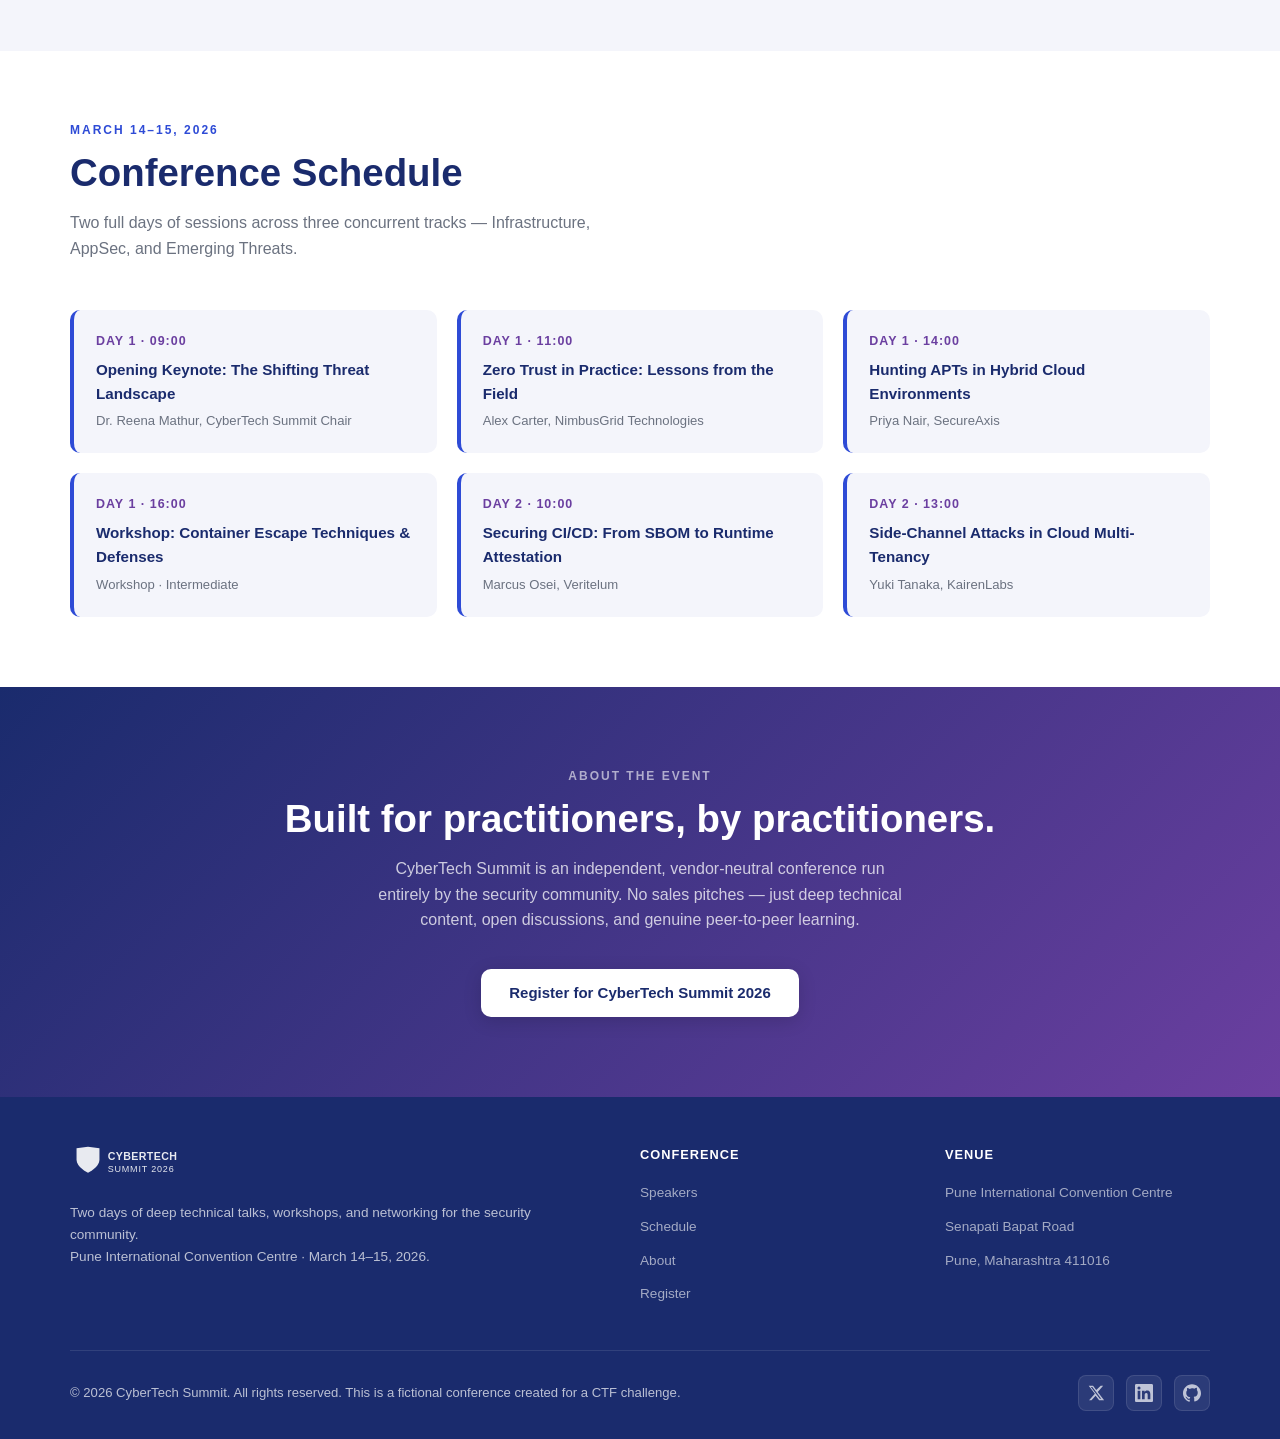
==== commit c1934f76: "OSINT CTF challenge" ====
--- a/index.html
+++ b/index.html
@@ -124,7 +124,41 @@
 
         <div class="speaker-cards" role="list">
 
-          <!-- Speaker 1: Alex Carter -->
+          <!-- Speaker 1: Decorative -->
+          <article class="speaker-card" role="listitem">
+            <div class="speaker-avatar-placeholder" aria-hidden="true">
+              <svg viewBox="0 0 80 80" fill="none" aria-hidden="true">
+                <circle cx="40" cy="28" r="20" fill="#b0bec5"/>
+                <ellipse cx="40" cy="72" rx="32" ry="26" fill="#b0bec5"/>
+              </svg>
+            </div>
+            <div class="speaker-card-body">
+              <h3 class="speaker-name">Priya Nair</h3>
+              <p class="speaker-title">Principal Threat Analyst, SecureAxis</p>
+              <p class="speaker-bio-snippet">Former red-team lead with ten years of experience dissecting advanced persistent threats across financial and government sectors.</p>
+              <span class="speaker-tag">Threat Intel</span>
+              <span class="speaker-tag">Red Team</span>
+            </div>
+          </article>
+
+          <!-- Speaker 2: Decorative -->
+          <article class="speaker-card" role="listitem">
+            <div class="speaker-avatar-placeholder" aria-hidden="true">
+              <svg viewBox="0 0 80 80" fill="none" aria-hidden="true">
+                <circle cx="40" cy="28" r="20" fill="#b0bec5"/>
+                <ellipse cx="40" cy="72" rx="32" ry="26" fill="#b0bec5"/>
+              </svg>
+            </div>
+            <div class="speaker-card-body">
+              <h3 class="speaker-name">Marcus Osei</h3>
+              <p class="speaker-title">DevSecOps Architect, Veritelum</p>
+              <p class="speaker-bio-snippet">Building security into CI/CD pipelines from the ground up — secrets management, SBOM, and supply-chain integrity in practice.</p>
+              <span class="speaker-tag">DevSecOps</span>
+              <span class="speaker-tag">Supply Chain</span>
+            </div>
+          </article>
+
+          <!-- Speaker 3: Alex Carter -->
           <article class="speaker-card" role="listitem">
             <a href="flyer.html" aria-label="View Alex Carter speaker profile">
               <div class="speaker-avatar-placeholder" aria-hidden="true">
@@ -141,40 +175,6 @@
                 <span class="speaker-tag">Zero Trust</span>
               </div>
             </a>
-          </article>
-
-          <!-- Speaker 2: Decorative -->
-          <article class="speaker-card" role="listitem">
-            <div class="speaker-avatar-placeholder" aria-hidden="true">
-              <svg viewBox="0 0 80 80" fill="none" aria-hidden="true">
-                <circle cx="40" cy="28" r="20" fill="#b0bec5"/>
-                <ellipse cx="40" cy="72" rx="32" ry="26" fill="#b0bec5"/>
-              </svg>
-            </div>
-            <div class="speaker-card-body">
-              <h3 class="speaker-name">Priya Nair</h3>
-              <p class="speaker-title">Principal Threat Analyst, SecureAxis</p>
-              <p class="speaker-bio-snippet">Former red-team lead with ten years of experience dissecting advanced persistent threats across financial and government sectors.</p>
-              <span class="speaker-tag">Threat Intel</span>
-              <span class="speaker-tag">Red Team</span>
-            </div>
-          </article>
-
-          <!-- Speaker 3: Decorative -->
-          <article class="speaker-card" role="listitem">
-            <div class="speaker-avatar-placeholder" aria-hidden="true">
-              <svg viewBox="0 0 80 80" fill="none" aria-hidden="true">
-                <circle cx="40" cy="28" r="20" fill="#b0bec5"/>
-                <ellipse cx="40" cy="72" rx="32" ry="26" fill="#b0bec5"/>
-              </svg>
-            </div>
-            <div class="speaker-card-body">
-              <h3 class="speaker-name">Marcus Osei</h3>
-              <p class="speaker-title">DevSecOps Architect, Veritelum</p>
-              <p class="speaker-bio-snippet">Building security into CI/CD pipelines from the ground up — secrets management, SBOM, and supply-chain integrity in practice.</p>
-              <span class="speaker-tag">DevSecOps</span>
-              <span class="speaker-tag">Supply Chain</span>
-            </div>
           </article>
 
           <!-- Speaker 4: Decorative -->
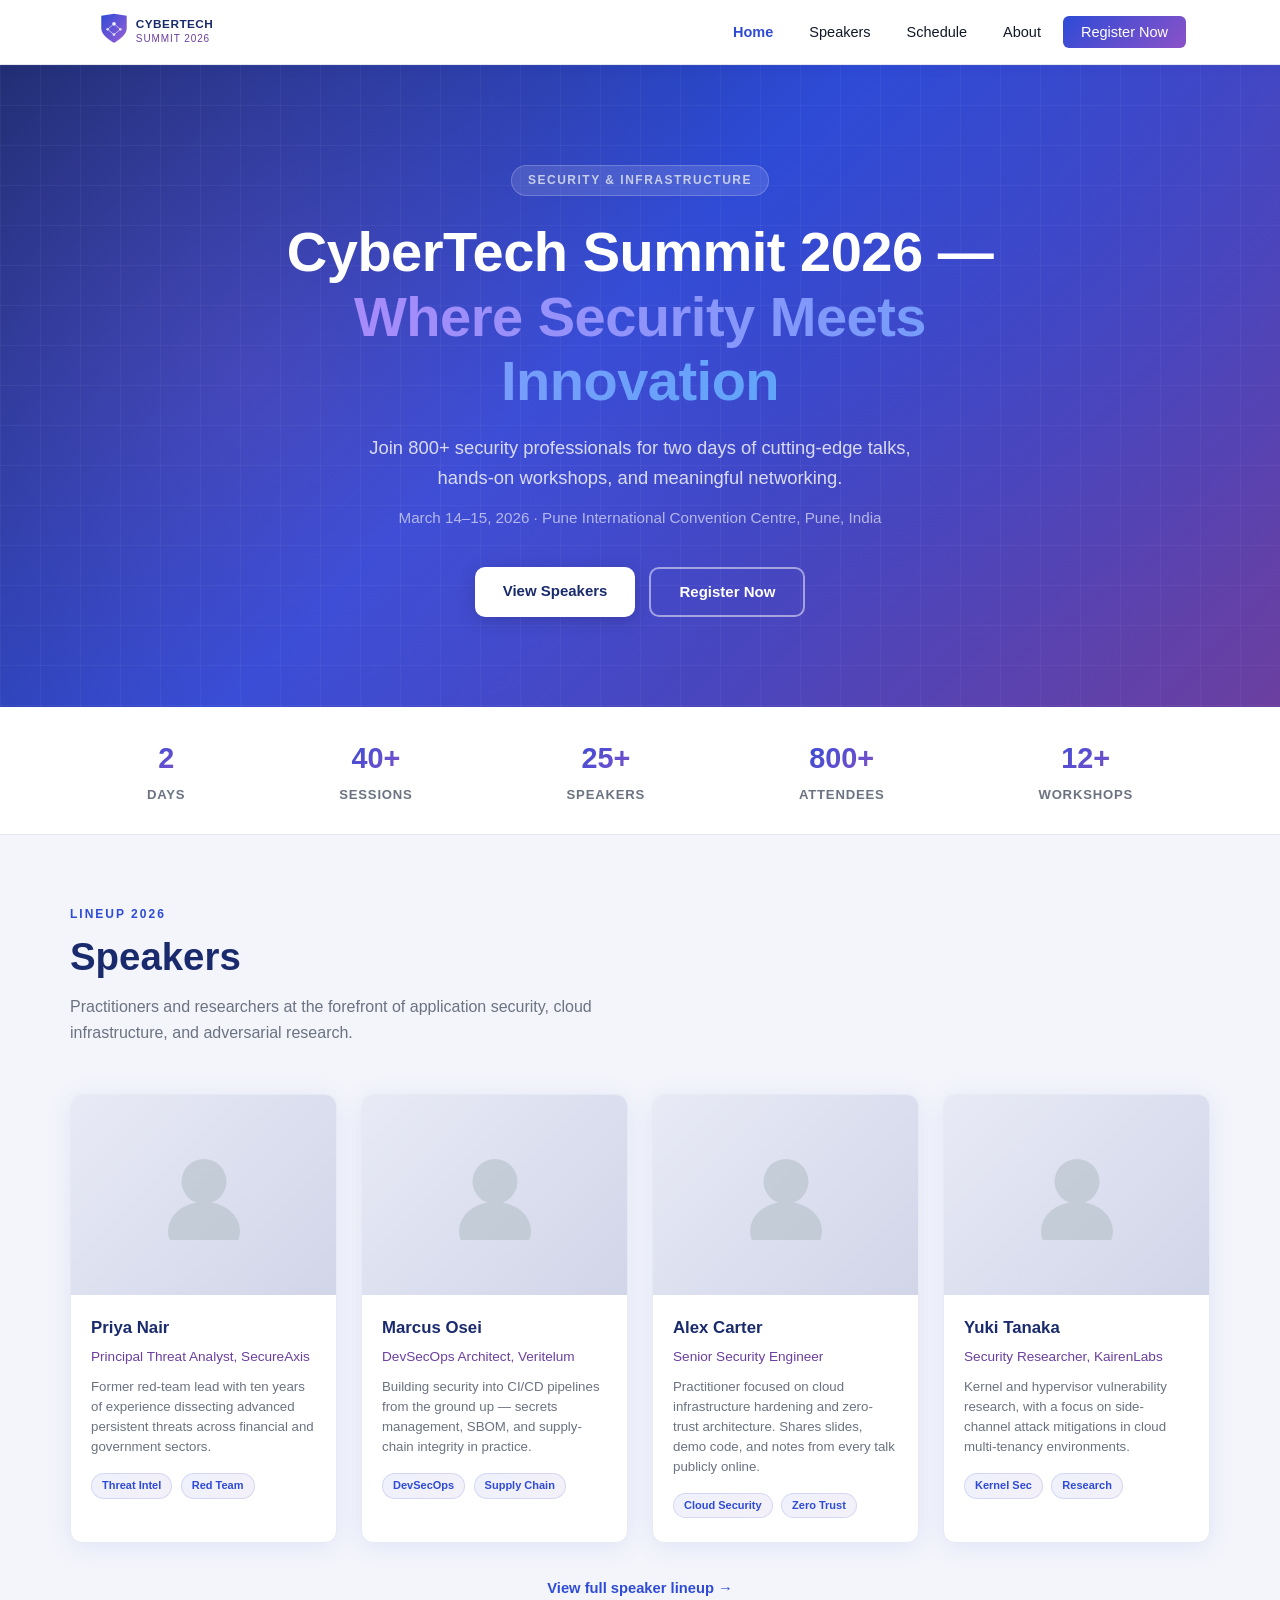
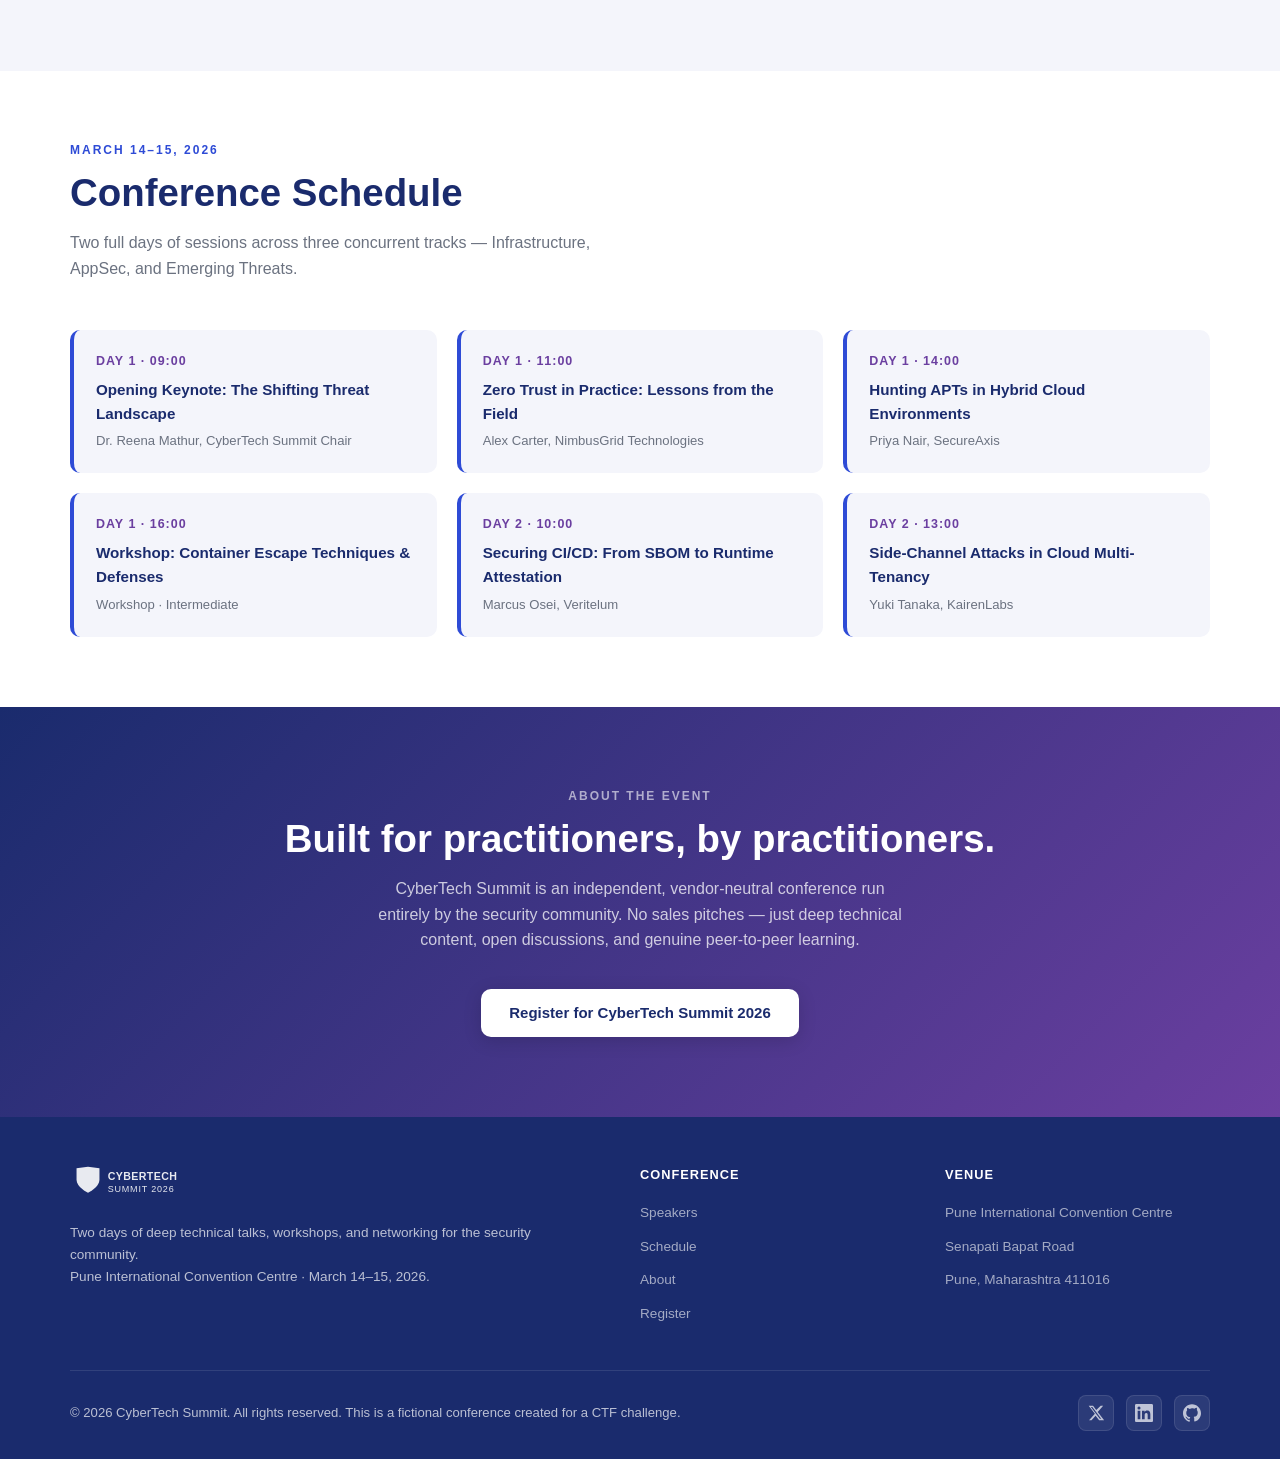
==== commit 938f28f8: "OSINT CTF challenge" ====
--- a/index.html
+++ b/index.html
@@ -126,39 +126,43 @@
 
           <!-- Speaker 1: Decorative -->
           <article class="speaker-card" role="listitem">
-            <div class="speaker-avatar-placeholder" aria-hidden="true">
-              <svg viewBox="0 0 80 80" fill="none" aria-hidden="true">
-                <circle cx="40" cy="28" r="20" fill="#b0bec5"/>
-                <ellipse cx="40" cy="72" rx="32" ry="26" fill="#b0bec5"/>
-              </svg>
-            </div>
-            <div class="speaker-card-body">
-              <h3 class="speaker-name">Priya Nair</h3>
-              <p class="speaker-title">Principal Threat Analyst, SecureAxis</p>
-              <p class="speaker-bio-snippet">Former red-team lead with ten years of experience dissecting advanced persistent threats across financial and government sectors.</p>
-              <span class="speaker-tag">Threat Intel</span>
-              <span class="speaker-tag">Red Team</span>
-            </div>
+            <a href="speakers/priya-nair.html" aria-label="View Priya Nair speaker profile">
+              <div class="speaker-avatar-placeholder" aria-hidden="true">
+                <svg viewBox="0 0 80 80" fill="none" aria-hidden="true">
+                  <circle cx="40" cy="28" r="20" fill="#b0bec5"/>
+                  <ellipse cx="40" cy="72" rx="32" ry="26" fill="#b0bec5"/>
+                </svg>
+              </div>
+              <div class="speaker-card-body">
+                <h3 class="speaker-name">Priya Nair</h3>
+                <p class="speaker-title">Principal Threat Analyst, SecureAxis</p>
+                <p class="speaker-bio-snippet">Former red-team lead with ten years of experience dissecting advanced persistent threats across financial and government sectors.</p>
+                <span class="speaker-tag">Threat Intel</span>
+                <span class="speaker-tag">Red Team</span>
+              </div>
+            </a>
           </article>
 
           <!-- Speaker 2: Decorative -->
           <article class="speaker-card" role="listitem">
-            <div class="speaker-avatar-placeholder" aria-hidden="true">
-              <svg viewBox="0 0 80 80" fill="none" aria-hidden="true">
-                <circle cx="40" cy="28" r="20" fill="#b0bec5"/>
-                <ellipse cx="40" cy="72" rx="32" ry="26" fill="#b0bec5"/>
-              </svg>
-            </div>
-            <div class="speaker-card-body">
-              <h3 class="speaker-name">Marcus Osei</h3>
-              <p class="speaker-title">DevSecOps Architect, Veritelum</p>
-              <p class="speaker-bio-snippet">Building security into CI/CD pipelines from the ground up — secrets management, SBOM, and supply-chain integrity in practice.</p>
-              <span class="speaker-tag">DevSecOps</span>
-              <span class="speaker-tag">Supply Chain</span>
-            </div>
+            <a href="speakers/marcus-osei.html" aria-label="View Marcus Osei speaker profile">
+              <div class="speaker-avatar-placeholder" aria-hidden="true">
+                <svg viewBox="0 0 80 80" fill="none" aria-hidden="true">
+                  <circle cx="40" cy="28" r="20" fill="#b0bec5"/>
+                  <ellipse cx="40" cy="72" rx="32" ry="26" fill="#b0bec5"/>
+                </svg>
+              </div>
+              <div class="speaker-card-body">
+                <h3 class="speaker-name">Marcus Osei</h3>
+                <p class="speaker-title">DevSecOps Architect, Veritelum</p>
+                <p class="speaker-bio-snippet">Building security into CI/CD pipelines from the ground up — secrets management, SBOM, and supply-chain integrity in practice.</p>
+                <span class="speaker-tag">DevSecOps</span>
+                <span class="speaker-tag">Supply Chain</span>
+              </div>
+            </a>
           </article>
 
-          <!-- Speaker 3: Alex Carter -->
+          <!-- Speaker 3: Alex Carter — the trail starts here -->
           <article class="speaker-card" role="listitem">
             <a href="flyer.html" aria-label="View Alex Carter speaker profile">
               <div class="speaker-avatar-placeholder" aria-hidden="true">
@@ -170,7 +174,7 @@
               <div class="speaker-card-body">
                 <h3 class="speaker-name">Alex Carter</h3>
                 <p class="speaker-title">Senior Security Engineer</p>
-                <p class="speaker-bio-snippet">Practitioner focused on cloud infrastructure hardening, zero-trust architecture, and container security at scale.</p>
+                <p class="speaker-bio-snippet">Practitioner focused on cloud infrastructure hardening and zero-trust architecture. Shares slides, demo code, and notes from every talk publicly online.</p>
                 <span class="speaker-tag">Cloud Security</span>
                 <span class="speaker-tag">Zero Trust</span>
               </div>
@@ -179,19 +183,21 @@
 
           <!-- Speaker 4: Decorative -->
           <article class="speaker-card" role="listitem">
-            <div class="speaker-avatar-placeholder" aria-hidden="true">
-              <svg viewBox="0 0 80 80" fill="none" aria-hidden="true">
-                <circle cx="40" cy="28" r="20" fill="#b0bec5"/>
-                <ellipse cx="40" cy="72" rx="32" ry="26" fill="#b0bec5"/>
-              </svg>
-            </div>
-            <div class="speaker-card-body">
-              <h3 class="speaker-name">Yuki Tanaka</h3>
-              <p class="speaker-title">Security Researcher, KairenLabs</p>
-              <p class="speaker-bio-snippet">Kernel and hypervisor vulnerability research, with a focus on side-channel attack mitigations in cloud multi-tenancy environments.</p>
-              <span class="speaker-tag">Kernel Sec</span>
-              <span class="speaker-tag">Research</span>
-            </div>
+            <a href="speakers/yuki-tanaka.html" aria-label="View Yuki Tanaka speaker profile">
+              <div class="speaker-avatar-placeholder" aria-hidden="true">
+                <svg viewBox="0 0 80 80" fill="none" aria-hidden="true">
+                  <circle cx="40" cy="28" r="20" fill="#b0bec5"/>
+                  <ellipse cx="40" cy="72" rx="32" ry="26" fill="#b0bec5"/>
+                </svg>
+              </div>
+              <div class="speaker-card-body">
+                <h3 class="speaker-name">Yuki Tanaka</h3>
+                <p class="speaker-title">Security Researcher, KairenLabs</p>
+                <p class="speaker-bio-snippet">Kernel and hypervisor vulnerability research, with a focus on side-channel attack mitigations in cloud multi-tenancy environments.</p>
+                <span class="speaker-tag">Kernel Sec</span>
+                <span class="speaker-tag">Research</span>
+              </div>
+            </a>
           </article>
 
         </div>
